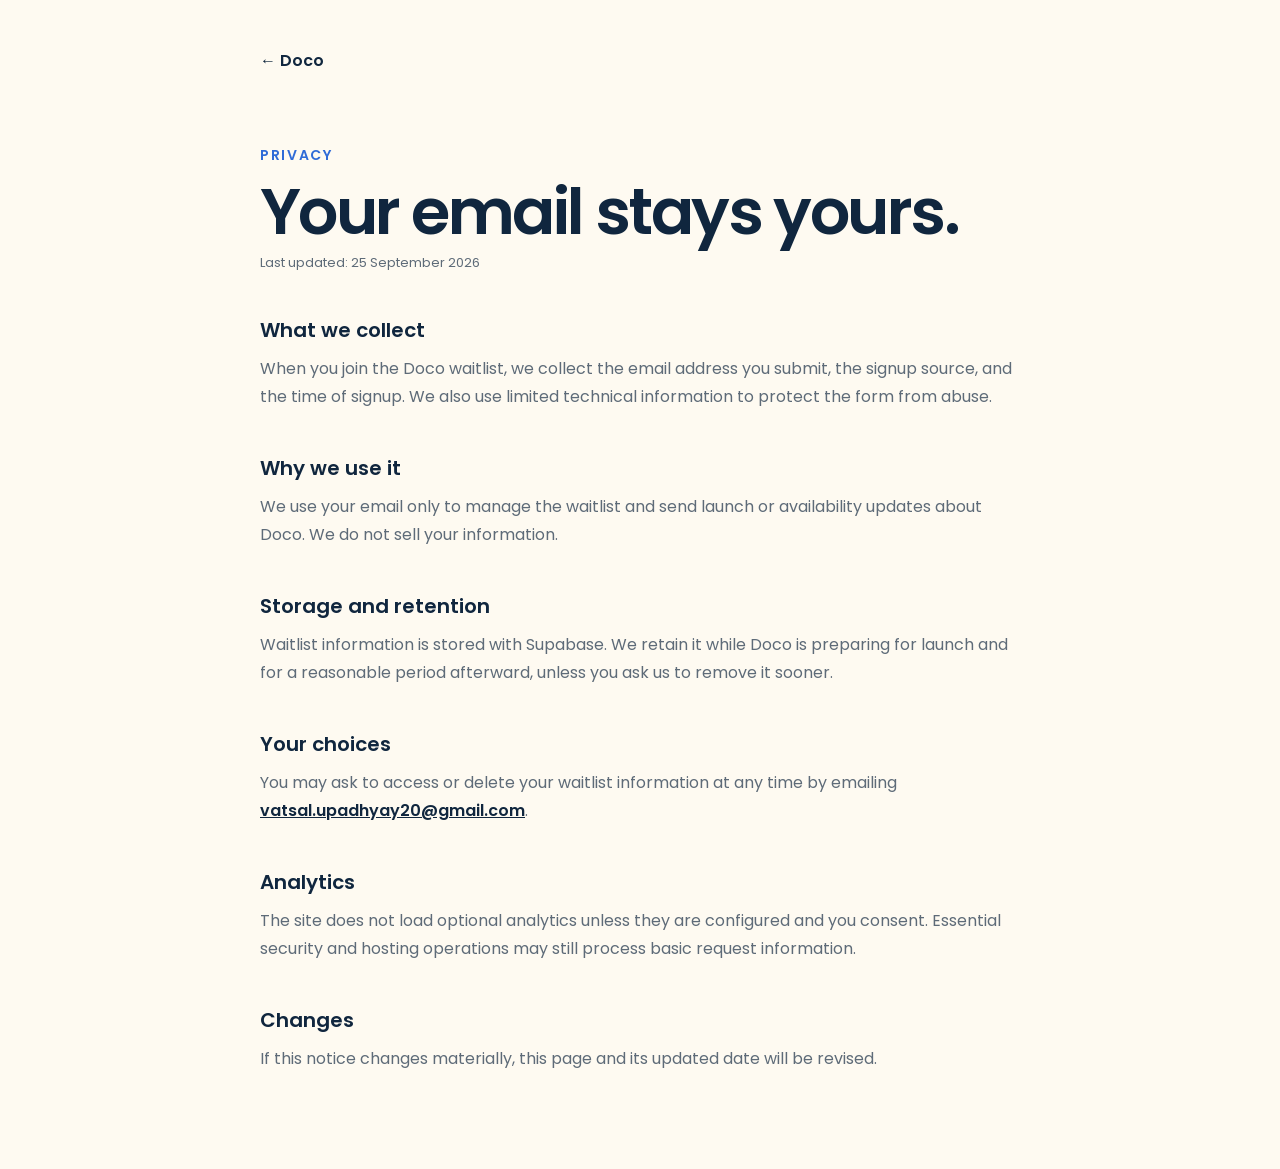
==== privacy.html @ c5ae8cb4 "Deploy Doco landing page" ====
<!doctype html>
<html lang="en">
<head>
<meta charset="utf-8"><meta name="viewport" content="width=device-width,initial-scale=1"><meta name="theme-color" content="#fefaf1">
<meta name="description" content="How Doco handles information submitted through its pre-launch website."><meta name="robots" content="index,follow">
<link rel="canonical" href="https://getdoco.app/privacy.html"><link rel="icon" href="assets/hero-app-icon.png" type="image/png"><link rel="preload" href="assets/poppins-semibold.ttf" as="font" type="font/ttf" crossorigin><link rel="stylesheet" href="site.css">
<title>Privacy — Doco</title>
</head>
<body class="legal-page"><main class="legal-shell">
<a class="legal-back" href="index.html">← Doco</a>
<article><p class="legal-kicker">Privacy</p><h1>Your email stays yours.</h1><p class="legal-updated">Last updated: 25 September 2026</p>
<h2>What we collect</h2><p>When you join the Doco waitlist, we collect the email address you submit, the signup source, and the time of signup. We also use limited technical information to protect the form from abuse.</p>
<h2>Why we use it</h2><p>We use your email only to manage the waitlist and send launch or availability updates about Doco. We do not sell your information.</p>
<h2>Storage and retention</h2><p>Waitlist information is stored with Supabase. We retain it while Doco is preparing for launch and for a reasonable period afterward, unless you ask us to remove it sooner.</p>
<h2>Your choices</h2><p>You may ask to access or delete your waitlist information at any time by emailing <a href="mailto:vatsal.upadhyay20@gmail.com">vatsal.upadhyay20@gmail.com</a>.</p>
<h2>Analytics</h2><p>The site does not load optional analytics unless they are configured and you consent. Essential security and hosting operations may still process basic request information.</p>
<h2>Changes</h2><p>If this notice changes materially, this page and its updated date will be revised.</p></article>
</main></body>
</html>
---- site.css ----
@font-face{font-family:Poppins;src:url('assets/poppins-regular.ttf') format('truetype');font-weight:400;font-display:swap}
@font-face{font-family:Poppins;src:url('assets/poppins-semibold.ttf') format('truetype');font-weight:600 800;font-display:swap}
@font-face{font-family:Inter;src:url('assets/cartoon/inter-latin.woff2') format('woff2');font-weight:100 900;font-display:swap}
:root{--cream:#fff7db;--page:#fefaf1;--navy:#10263e;--blue:#2f6bd7;--orange:#ff783e;--ink:var(--navy);--muted:#5e6b78;--type-heading:clamp(28px,3.18vw,46px);--type-title:clamp(24px,2.1vw,30px);--type-body:clamp(14px,1.14vw,16px);--type-label:clamp(11px,1.14vw,16px);--type-quote:clamp(32px,3.18vw,46px);font-family:Poppins,Arial,sans-serif;background:var(--page);color:var(--ink);font-synthesis:none}
*{box-sizing:border-box}body{margin:0;overflow-x:clip}main{max-width:1440px;margin:auto;padding-bottom:0}button,a,input{-webkit-tap-highlight-color:transparent}button{font:inherit;cursor:pointer}button:disabled{cursor:wait}button,a{touch-action:manipulation}button:focus-visible,a:focus-visible,input:focus-visible{outline:3px solid var(--orange);outline-offset:4px}button{border:0}img{display:block;max-width:100%}[hidden]{display:none!important}h1,p{margin:0}.sr-only{position:absolute;width:1px;height:1px;overflow:hidden;clip-path:inset(50%);white-space:nowrap}
.hero-demo-flow{position:relative;isolation:isolate}
#hero-title,#demo-panel,#moments,#desktop-download,#qa-title{scroll-margin-top:88px}
.hero{position:relative;min-height:clamp(800px,100vh,920px);padding:0 24px clamp(70px,5.5vw,82px);display:flex;align-items:center;justify-content:flex-end;flex-direction:column;text-align:center;overflow:hidden;background:var(--page)}
.hero::after{content:"";position:absolute;z-index:2;left:0;right:0;bottom:0;height:52%;background:linear-gradient(to bottom,transparent 0,var(--page) 28%,var(--page) 100%);pointer-events:none}
.hero h1,.hero>.hero-copy,.hero-waitlist-form{position:relative;z-index:3}
.hero h1{font-size:var(--type-heading);font-weight:600;letter-spacing:-.025em;line-height:1.2;margin-top:0}
.hero>.hero-copy{width:calc(100% - 48px);max-width:920px;font-size:var(--type-body);line-height:1.6;color:var(--muted);margin-top:clamp(12px,1.4vw,20px);text-wrap:balance}
.hero-waitlist-form{width:min(100%,492px);margin-top:clamp(23px,2.65vw,38px)}.hero-waitlist-fields{display:grid;grid-template-columns:300px 180px;align-items:stretch;gap:12px}.hero-waitlist-fields input{display:block;width:300px;min-width:0;height:58px;border:1px solid #10263e3d;border-radius:999px;background:#fffdf7;padding:0 24px;color:var(--navy);font:400 15px/1 Poppins,sans-serif;box-shadow:0 5px 16px #10263e0a;transition:border-color .2s,box-shadow .2s}.hero-waitlist-fields input::placeholder{color:#5e6b7899}.hero-waitlist-fields input:hover{border-color:#10263e73}.hero-waitlist-fields input:focus{border-color:var(--blue);box-shadow:0 0 0 4px #2f6bd718}.store-link{margin:0;display:inline-grid;place-items:center;min-width:180px;min-height:58px;padding:0 26px;border:4px solid #ee5319;border-radius:999px;background:var(--orange);box-shadow:inset 0 5px 0 #ff9a71,0 4px 0 #d94a17;color:#fff;text-decoration:none;font-size:var(--type-body);font-weight:600;transition:transform .2s,box-shadow .2s}.store-link:hover{transform:translateY(-3px);box-shadow:inset 0 5px 0 #ff9a71,0 7px 0 #d94a17}.store-link:active{transform:translateY(2px);box-shadow:inset 0 3px 0 #ff9a71,0 2px 0 #d94a17}.store-link:disabled{cursor:default;opacity:.78}.hero-waitlist-form.is-complete .store-link{border-color:#247d10;background:#2a8f13;box-shadow:inset 0 5px 0 #5fbd48,0 4px 0 #1e670c}.waitlist-message{min-height:20px;margin:10px 2px 0;color:var(--muted);font-size:13px;line-height:1.5}.waitlist-message:empty{display:none}.waitlist-privacy{margin:12px auto 0;color:#5e6b78b8;font-size:10px;line-height:1.45}.waitlist-privacy a{color:inherit;text-underline-offset:2px}.waitlist-privacy a:hover{color:var(--navy)}.waitlist-honeypot{position:absolute!important;left:-10000px!important;width:1px!important;height:1px!important;overflow:hidden!important}
@media(max-width:900px){.hero-waitlist-form{width:min(86vw,300px)}.hero-waitlist-fields{grid-template-columns:1fr}.hero-waitlist-fields input,.hero-waitlist-fields .store-link{width:100%}}
@media(min-width:601px) and (max-width:900px){.hero{min-height:800px;padding:474px 24px 50px;justify-content:flex-start}.hero::after{height:58%;background:linear-gradient(to bottom,transparent 0,#fefaf13d 8%,#fefaf1cc 16%,#fefaf1f5 24%,var(--page) 30%,var(--page) 100%)}.hero>.hero-copy{max-width:620px}.waitlist-message:empty{display:none}}
.demo-panel{position:relative;margin:0 clamp(24px,2.85vw,41px);aspect-ratio:830/510;border-radius:clamp(25px,2.85vw,41px);background:var(--blue);overflow:hidden;color:var(--navy)}
.demo-panel::before{content:"";position:absolute;z-index:3;top:0;left:50%;width:min(100%,clamp(320px,30%,390px));height:min(40%,190px);transform:translateX(-50%);background:linear-gradient(to bottom,rgba(47,107,215,1) 0%,rgba(47,107,215,.82) 34%,rgba(47,107,215,.45) 68%,rgba(47,107,215,0) 100%);opacity:0;transition:opacity .14s ease-out;pointer-events:none}
.hero-demo-flow[data-entry-veil=true] .demo-panel::before{opacity:1}
.demo-toolbar{--control-height:clamp(30px,3.42vw,49px);position:absolute;inset:clamp(24px,2.85vw,41px) clamp(24px,2.85vw,41px) auto;display:flex;align-items:center;justify-content:space-between;z-index:4;opacity:0;visibility:hidden;transform:translateY(-8px);pointer-events:none;transition:opacity .22s ease-out,transform .3s cubic-bezier(.2,.8,.2,1),visibility 0s linear .3s}
.hero-demo-flow[data-journey=docked][data-return-phase=idle] .demo-toolbar{opacity:1;visibility:visible;transform:translateY(0);pointer-events:auto;transition-delay:0s}
.orientation-switch{display:flex;align-items:center;padding:clamp(2px,.23vw,3.3px);height:var(--control-height);border:1px solid white;border-radius:30px}.orientation-switch button{display:flex;align-items:center;justify-content:center;height:100%;border-radius:25px;background:none;color:white;font-size:var(--type-label);padding:0 clamp(9px,1.025vw,15px);line-height:1;transition:background .2s,color .2s}.orientation-switch button[aria-pressed=true]{background:white;color:var(--navy)}
.leap-button{display:flex;align-items:center;justify-content:center;gap:clamp(6px,.68vw,10px);height:var(--control-height);padding:0 clamp(12px,1.365vw,20px);background:white;color:var(--navy);border-radius:30px;font-size:var(--type-label);line-height:1;transition:transform .2s,box-shadow .2s}.leap-button img{width:clamp(15px,1.7vw,24.5px);height:auto;flex:none}.leap-button:hover:not(:disabled){transform:translateY(-2px);box-shadow:0 5px 15px #10263e20}.leap-button[aria-busy=true] img{animation:tap .8s ease-in-out infinite}@keyframes tap{50%{transform:translateY(-3px) rotate(-8deg)}}
.scene{position:absolute;width:830px;height:510px;left:50%;top:50%;transform:translate(-50%,-50%) scale(var(--scene-scale,1));font-family:Inter,Arial,sans-serif;transform-origin:center;transition:transform .85s cubic-bezier(.22,.8,.2,1)}
.phone-device{position:absolute;left:var(--phone-x,50%);top:var(--phone-y,300px);width:190px;height:396px;transform:translate(-50%,-50%) rotate(var(--phone-rotate,0deg)) scale(var(--phone-scale,1));transform-origin:center;z-index:1;pointer-events:none;visibility:hidden;will-change:left,top}
.hero-demo-flow[data-layout-ready=true][data-character-ready=true] .phone-device{visibility:visible}
.phone-device[data-journey=moving]{will-change:left,top,transform}
.phone-device[data-journey=docked]{pointer-events:auto;transition:left .85s cubic-bezier(.22,.8,.2,1),top .85s cubic-bezier(.22,.8,.2,1),transform .85s cubic-bezier(.22,.8,.2,1)}
.device-screen{position:relative;overflow:hidden;background:var(--cream)}.phone-screen{width:190px;height:396px;border:6px solid #080b0e;border-radius:22px;color:#07113f}
.phone-topbar{position:absolute;inset:5px 8px auto;display:flex;justify-content:space-between;font-size:6px;color:#64645c;height:10px}.phone-topbar>div{display:flex;gap:1px}.phone-topbar img{width:8px;height:8px;opacity:.65}.camera-cutout{position:absolute;top:5px;left:calc(50% - 3.5px);width:7px;height:7px;border-radius:50%;background:#080b0e}
.phone-toolbar{position:absolute;top:28px;left:9px;right:9px;display:flex;justify-content:space-between;align-items:center}.profile-button{display:grid;place-items:center;width:28px;height:28px;background:transparent;border:1px solid #07113f;border-radius:50%;padding:6px}.profile-button img{width:100%}.mode-switch{display:flex;border:1px solid var(--navy);padding:2px;border-radius:30px}.mode-switch button{font-size:8px;line-height:1.4;background:transparent;color:var(--navy);padding:5px 7px;border-radius:22px}.mode-switch button[aria-pressed=true]{background:var(--navy);color:var(--cream)}
#phone-prompt{position:absolute;top:76px;left:10px;right:10px;text-align:center;font-size:13px;font-weight:800;line-height:1.12;letter-spacing:-.04em}
.blob-stage{position:relative;aspect-ratio:390/334;background:transparent;border:0;padding:0;touch-action:none;cursor:grab}.blob-stage:active{cursor:grabbing}.phone-blob{position:absolute;top:117px;left:19px;width:140px}.blob-fallback{width:100%;height:100%;object-fit:contain}.is-ready .blob-fallback{display:none}
.cartoon-character{position:relative;width:100%;height:100%;transform-origin:center bottom}.cartoon-art{position:absolute;inset:0;will-change:transform}.cartoon-art canvas{position:absolute;inset:0;width:100%;height:100%}.cartoon-shadow{position:absolute;width:88%;left:6%;bottom:-4%;height:14%;object-fit:fill}
.demo-music{position:absolute;left:10px;right:10px;bottom:19px;height:111px;border-radius:14px;padding:10px 9px;background:var(--navy);color:var(--cream)}
.track-heading{display:flex;align-items:center;gap:7px}.album-art{width:25px;height:25px;border-radius:5px;object-fit:cover}.track-heading>div{flex:1;min-width:0}.track-heading strong{display:block;font-size:10px;letter-spacing:-.025em;line-height:1.4;white-space:nowrap;overflow:hidden;text-overflow:ellipsis}.track-heading span{display:block;font-size:6px;line-height:1.5;opacity:.85}.track-heading button{padding:3px;background:transparent}.track-heading button img{width:11px;height:11px}
.music-note{font-size:5.6px;white-space:nowrap;overflow:hidden;margin-top:3px;opacity:.7}.track-times{display:flex;justify-content:space-between;font-size:6px;margin-top:4px}.progress{appearance:none;display:block;width:100%;height:2px;border:0;border-radius:3px;margin:5px 0;background:#526177;cursor:pointer}.progress::-webkit-slider-thumb{appearance:none;width:3px;height:3px;background:var(--cream);border-radius:50%}.playback-controls{display:flex;align-items:center;justify-content:center;gap:17px;margin-top:9px}.playback-controls button{padding:4px;background:transparent;border-radius:6px}.playback-controls img{width:11px;height:11px}.playback-controls .play-button{width:27px;height:27px;display:grid;place-items:center;background:var(--orange);border-radius:8px}.play-button img{width:15px;height:15px}.phone-homebar{position:absolute;bottom:4px;left:calc(50% - 31px);width:62px;height:2px;border-radius:3px;background:#aaa78f}
.upcoming{position:absolute;inset:0;background:var(--navy);border-radius:14px;padding:10px;display:flex;flex-direction:column;justify-content:space-evenly;z-index:3}.upcoming button{background:transparent;color:var(--cream);text-align:left;font-size:9px;padding:5px}.upcoming small{display:block;font-size:6px;opacity:.7;margin-top:2px}
.track-heading button img{filter:brightness(0) invert(1)}
.computer-device{position:absolute;left:105px;top:115px;width:450px;height:300px;transform:translateX(-720px);pointer-events:none;transition:transform .85s cubic-bezier(.22,.8,.2,1),left .85s cubic-bezier(.22,.8,.2,1),top .85s cubic-bezier(.22,.8,.2,1);will-change:transform}.computer-screen{width:450px;height:273px;border:5px solid #080b0e;border-radius:15px}.computer-base{height:21px;margin-top:4px;background:#080b0e;border-radius:14px 14px 7px 7px}.desktop-icons{position:absolute;left:15px;top:14px;display:grid;gap:10px}.desktop-icons img{width:23px;height:23px}.computer-blob{position:absolute;width:148px;right:27px;bottom:18px}.demo-thought{position:absolute;width:214px;right:5px;bottom:155px;padding:18px 22px;min-height:71px;display:grid;place-items:center;font-size:12px;text-align:center;z-index:2}.demo-thought>img{position:absolute;inset:0;width:100%;height:100%}.demo-thought>span{position:relative}
.demo-panel[data-desktop=true] .computer-device{transform:translateX(0);pointer-events:auto}
.hero-demo-flow[data-layout=landscape] .phone-device{--phone-rotate:90deg}
.hero-demo-flow[data-layout=landscape] .phone-content{width:384px;height:178px;transform:translate(-50%,-50%) rotate(-90deg)}
.hero-demo-flow[data-layout=landscape] .phone-topbar{height:0;overflow:hidden}
.hero-demo-flow[data-layout=landscape] .phone-toolbar{top:9px;left:10px;right:167px}
.hero-demo-flow[data-layout=landscape] #phone-prompt{top:13px;left:241px;right:15px}
.hero-demo-flow[data-layout=landscape] .phone-blob{top:53px;left:232px}
.hero-demo-flow[data-layout=landscape] .demo-music{left:10px;right:auto;width:207px;bottom:16px;height:108px}
.hero-demo-flow[data-layout=landscape] .music-note{height:0;overflow:hidden;margin:0}
.hero-demo-flow[data-layout=landscape] .track-times{margin-top:13px}
.hero-demo-flow[data-layout=landscape] .phone-homebar{left:calc(50% - 36px);width:72px}
.hero-demo-flow[data-layout=landscape] .playback-controls{margin-top:8px}
.demo-panel[data-desktop=false][data-layout=landscape] .computer-device{left:75px;top:145px;transform:translateX(-720px) scale(.85);transform-origin:top left}
.demo-panel[data-desktop=true][data-layout=landscape] .computer-device{left:75px;top:145px;transform:translateX(0) scale(.85);transform-origin:top left}
.phone-content{position:absolute;left:50%;top:50%;width:178px;height:384px;transform:translate(-50%,-50%) rotate(0deg);transform-origin:center;transition:width .85s cubic-bezier(.22,.8,.2,1),height .85s cubic-bezier(.22,.8,.2,1),transform .85s cubic-bezier(.22,.8,.2,1)}
.camera-cutout{z-index:3}
.phone-toolbar,#phone-prompt,.phone-blob,.demo-music,.phone-homebar{transition:top .85s cubic-bezier(.22,.8,.2,1),left .85s cubic-bezier(.22,.8,.2,1),right .85s cubic-bezier(.22,.8,.2,1),bottom .85s cubic-bezier(.22,.8,.2,1),width .85s cubic-bezier(.22,.8,.2,1),height .85s cubic-bezier(.22,.8,.2,1)}
.demo-music{width:158px}
.phone-topbar{transition:height .85s cubic-bezier(.22,.8,.2,1)}
@media(max-width:600px){.hero{min-height:clamp(707px,calc(400px + 101vw),900px);padding:clamp(379px,calc(230px + 49vw),474px) 20px 24px;justify-content:flex-start}.hero::after{height:60%;background:linear-gradient(to bottom,transparent 0,#fefaf13d 7%,#fefaf1cc 14%,#fefaf1f5 18%,var(--page) 21%,var(--page) 100%)}.hero h1{max-width:370px;padding:0;font-size:clamp(29.5px,7.3vw,36px);line-height:1.29}.hero>.hero-copy{width:calc(100% + 16px);max-width:280px;margin-top:14px;font-size:clamp(12.25px,3.25vw,16px);line-height:1.4;text-wrap:pretty}.hero-waitlist-form{width:min(75vw,300px);margin-top:34px}.hero-waitlist-fields{grid-template-columns:1fr;gap:10px}.hero-waitlist-fields input{height:44px;padding:0 18px;font-size:12px}.hero-waitlist-fields .store-link{width:100%;min-height:47px;padding:0 18px;font-size:12px}.waitlist-message:empty{display:none}.demo-panel{margin:0 14px;min-height:430px;aspect-ratio:auto;border-radius:24px}.demo-toolbar{--control-height:40px;inset:18px 16px auto}.orientation-switch button{font-size:11px;padding:0 10px}.leap-button{font-size:11px;padding:0 13px}.scene{top:54%}.demo-panel[data-desktop=false][data-layout=portrait] .scene{transform:translate(-50%,-50%) scale(var(--portrait-scale,.84))}.demo-panel[data-desktop=false][data-layout=landscape] .scene{transform:translate(-50%,-50%) scale(var(--landscape-scale,.83))}}
@media(max-width:600px) and (max-height:760px){.hero{min-height:100svh;padding:min(350px,48svh) 20px max(10px,env(safe-area-inset-bottom))}.hero::after{height:64%;background:linear-gradient(to bottom,transparent 0,#fefaf166 9%,#fefaf1e8 18%,var(--page) 27%,var(--page) 100%)}.hero>.hero-copy{margin-top:10px;line-height:1.36}.hero-waitlist-form{margin-top:18px}.hero-waitlist-fields{gap:8px}.waitlist-privacy{margin-top:8px;font-size:9px}}
@media(prefers-reduced-motion:reduce){*,*::before,*::after{animation:none!important;transition:none!important}.app-brand:hover img,.store-link:hover,.leap-button:hover{transform:none}}
.quote-section{min-height:100vh;padding:clamp(76px,8vw,116px) 24px clamp(48px,4.5vw,66px);display:grid;place-items:center}
.quote-figure{width:35.4vw;max-width:510px;margin:0 auto}
.quote-figure blockquote{margin:0;color:var(--blue);font-size:var(--type-quote);font-weight:600;line-height:1.33;letter-spacing:-.015em}
.quote-word{transition:color 90ms linear}
.quote-figure figcaption{margin-top:clamp(24px,2.4vw,35px);text-align:right;white-space:nowrap;font-size:var(--type-body);line-height:1.6;font-weight:400;color:var(--ink)}
.quote-figure cite{font-style:italic;font-synthesis:style}
.context-cursor{position:fixed;top:0;left:0;z-index:1000;pointer-events:none;user-select:none;visibility:hidden;contain:layout style;will-change:transform}
button,a{user-select:none}
.context-cursor.is-visible{visibility:visible}
.context-cursor-tag{display:block;width:max-content;padding:7px 10px 6px;background:var(--cream);color:var(--navy);border:1px solid var(--navy);border-radius:24px 24px 24px 0;font-family:Poppins,Arial,sans-serif;font-size:12px;font-weight:600;line-height:1.2;white-space:nowrap;box-shadow:0 3px 8px #10263e14;opacity:0;transform:rotate(var(--cursor-tilt,0deg)) scale(.65);transform-origin:left bottom;transition:opacity .12s,scale .18s,transform .24s cubic-bezier(.34,1.56,.64,1)}
.context-cursor.is-visible .context-cursor-tag{opacity:1;transform:rotate(var(--cursor-tilt,0deg)) scale(1)}
.context-cursor.is-pressed .context-cursor-tag{scale:.9}
@media(hover:hover) and (pointer:fine) and (prefers-reduced-motion:no-preference){
 html.cursor-enabled,html.cursor-enabled body{cursor:url('assets/cursor-default.svg') 2 0,auto}
 .cursor-enabled button:not(:disabled),.cursor-enabled a[href]{cursor:url('assets/cursor-pointer.svg') 12 0,pointer}
 .cursor-enabled .blob-stage{cursor:grab}.cursor-enabled .blob-stage:active{cursor:grabbing}
 .cursor-enabled button:disabled{cursor:wait}
 .cursor-enabled :is(h1,h2,h3,p,blockquote,cite,.app-brand>span){cursor:url('assets/cursor-text.svg') 9 19,text}
}
.phone-screen button:disabled,.phone-screen input:disabled{opacity:1;cursor:inherit}
@media(hover:none),(pointer:coarse),(prefers-reduced-motion:reduce){.context-cursor{display:none}}
@media(max-width:600px){.quote-section{padding:72px 30px 44px}.quote-figure{width:100%;max-width:340px}.quote-figure blockquote{font-size:32px;line-height:1.33}.quote-figure figcaption{font-size:var(--type-body);margin-top:28px}}
.desktop-icons img{width:32px;height:32px;object-fit:contain;image-rendering:pixelated}
@media(max-width:600px){.leap-button span{white-space:nowrap}}
@media(max-width:360px){.demo-toolbar{inset:18px 12px auto}.orientation-switch button{font-size:10px;padding:0 8px}.leap-button{font-size:10px;padding:0 10px;gap:5px}}
.moments-section{padding:clamp(50px,4.5vw,66px) 0 clamp(70px,6.5vw,94px);overflow:visible;scroll-margin-top:30px;color:var(--navy)}
.moments-section>h2{text-align:center;margin:0 24px;font-size:var(--type-heading);font-weight:600;line-height:1.2;letter-spacing:-.025em}
.moments-deck{--card-width:clamp(210px,24vw,310px);--card-step:clamp(125px,16vw,210px);position:relative;max-width:1320px;margin:120px auto 0;height:520px}
.moment-card{position:absolute;left:calc(50% - var(--card-width)/2 + (var(--i) - 2)*var(--card-step));top:var(--drop);width:var(--card-width);min-height:365px;padding:78px 30px 35px;border-radius:15px;text-align:left;color:var(--navy);transform:translateX(var(--fan-shift,0px)) rotate(var(--turn));transition:transform .65s cubic-bezier(.22,.8,.2,1),box-shadow .45s;transform-origin:center 70%;z-index:1;display:flex;flex-direction:column;box-shadow:0 3px 0 #10263e08}
.moment-work{background:#2e7e64;color:var(--cream)}.moment-morning{background:#8b9df5}.moment-music{background:var(--orange)}.moment-company{background:#942151;color:var(--cream)}.moment-break{background:#edb0ef}
.moment-title{font-size:var(--type-title);font-weight:600;line-height:1.2;letter-spacing:-.025em;min-height:2.4em}
.moment-divider{display:block;width:100%;height:1px;background:currentColor;margin:20px 0 24px;opacity:.7}
.moment-copy{font-size:var(--type-body);line-height:1.6;letter-spacing:0}
.moment-icon{position:absolute;top:-40px;right:28px;width:82px;height:82px;padding:16px;border-radius:22px;background:var(--cream);transform:rotate(10deg);box-shadow:0 4px 0 #10263e10;transition:transform .65s cubic-bezier(.22,.8,.2,1)}
.moment-card.is-active{transform:translateX(0) translateY(calc(40px - var(--drop))) rotate(0deg);z-index:10;box-shadow:0 3px 0 #10263e08}
@media(max-width:900px){.moments-deck{--card-width:250px;--card-step:110px}.moment-title{font-size:var(--type-title)}.moment-copy{font-size:var(--type-body)}}
@media(max-width:700px){.moments-section{padding:48px 0 64px}.moments-section>h2{max-width:400px;margin:auto;padding:0 24px}.moments-deck{display:flex;flex-direction:column;align-items:center;gap:clamp(44px,12vw,60px);overflow:visible;max-width:none;margin-top:42px;height:auto;padding:65px 24px 120px}.moment-card{position:sticky;left:auto;top:clamp(96px,25vw,128px);flex:0 0 auto;width:min(82vw,344px);height:clamp(210px,58vw,240px);min-height:0;padding:0;aspect-ratio:auto;transform:rotate(var(--tilt));z-index:calc(var(--i) + 1)}.moment-card.is-active{transform:rotate(0deg) translateY(-8px)}.moment-icon{width:70px;height:70px;top:-30px;right:24px;padding:14px}.moment-title{font-size:var(--type-title);min-height:0}.moment-divider{margin:14px 0 12px}.moment-copy{font-size:var(--type-body);line-height:1.45}}
@media(prefers-reduced-motion:reduce){.moment-card,.moment-icon{transition:none}.moment-card.is-active{transform:translateX(0)}.moment-card.is-active .moment-icon{transform:none}.moments-deck{scroll-behavior:auto}}
.moment-icon{display:block;background:#080808}
.moment-icon img{width:100%;height:100%;filter:brightness(0) invert(1)}
.desktop-download{padding:clamp(68px,8vw,116px) clamp(14px,2.85vw,41px) clamp(42px,5.5vw,80px);scroll-margin-top:24px;overflow:visible}
.desktop-download-card{position:relative;display:grid;grid-template-columns:minmax(300px,.82fr) minmax(420px,1.18fr);grid-template-rows:auto auto;column-gap:clamp(24px,4vw,58px);align-content:center;align-items:center;min-height:clamp(430px,38vw,548px);padding:clamp(46px,5.4vw,78px);border-radius:clamp(25px,2.85vw,41px);background:var(--blue);overflow:hidden}
.desktop-download-copy{position:relative;z-index:2;grid-column:1;grid-row:1;max-width:430px;color:white}.desktop-kicker{display:inline-flex;align-items:center;gap:9px;padding:9px 14px;border-radius:999px;background:var(--cream);color:var(--navy);font-size:var(--type-label);font-weight:600}.desktop-kicker img{width:20px}.desktop-download h2{margin:clamp(22px,2.2vw,32px) 0 0;color:white;font-size:var(--type-heading);font-weight:600;line-height:1.2;letter-spacing:-.025em}.desktop-download-copy>p{margin-top:12px;color:#fff;font-size:var(--type-body);line-height:1.6}.desktop-download-button{position:relative;z-index:2;grid-column:1;grid-row:2;justify-self:start;display:inline-grid;place-items:center;min-height:58px;margin-top:clamp(27px,2.6vw,38px);padding:0 24px;border:4px solid #ee5319;border-radius:999px;background:var(--orange);box-shadow:inset 0 5px 0 #ff9a71,0 4px 0 #d94a17;color:#fff;text-decoration:none;font-size:var(--type-body);font-weight:600;transition:transform .25s cubic-bezier(.2,.8,.2,1),box-shadow .25s}.desktop-download-button:hover{transform:translateY(-3px);box-shadow:inset 0 5px 0 #ff9a71,0 7px 0 #d94a17}.desktop-download-button:active{transform:translateY(2px);box-shadow:inset 0 3px 0 #ff9a71,0 2px 0 #d94a17}
.desktop-pair{position:relative;grid-column:2;grid-row:1/span 2;min-width:0;min-height:330px;display:flex;align-items:center;justify-content:center}.pair-device{position:relative;flex:none;display:flex;flex-direction:column;align-items:center;justify-content:center;gap:16px;background:var(--cream);color:var(--navy);font-size:var(--type-label);font-weight:600;box-shadow:0 18px 40px #10263e24;transition:transform .55s cubic-bezier(.16,1,.3,1)}.pair-phone{z-index:2;width:clamp(135px,13vw,184px);height:clamp(205px,19vw,270px);border:6px solid var(--navy);border-radius:30px;transform:translateX(18px) rotate(-5deg)}.pair-phone>img{width:clamp(68px,7vw,94px)}.pair-phone-signal{filter:brightness(0) saturate(100%) invert(13%) sepia(28%) saturate(1182%) hue-rotate(168deg) brightness(91%) contrast(94%)}.pair-pc{z-index:1;width:clamp(270px,25vw,360px);height:clamp(185px,17vw,245px);border:6px solid var(--navy);border-radius:22px;transform:translateX(-18px) rotate(3deg)}.pair-screen{position:relative;width:83%;height:63%;border:3px solid var(--navy);border-radius:10px;background:var(--cream)}.pair-screen::after{content:'';position:absolute;left:38%;right:38%;bottom:-14px;height:14px;background:var(--navy);border-radius:0 0 8px 8px}.pair-icons{position:absolute;left:12px;top:12px;display:grid;gap:7px}.pair-icons img{width:23px;height:23px;image-rendering:pixelated}.pair-signal{position:relative;z-index:4;display:grid;place-items:center;flex:none;width:64px;height:64px;margin:0 -14px;border:5px solid var(--navy);border-radius:50%;background:var(--cream);box-shadow:0 10px 25px #10263e26;transition:transform .55s cubic-bezier(.16,1,.3,1)}.pair-signal img{width:32px}.desktop-download-card:hover .pair-phone{transform:translateX(28px) rotate(-2deg)}.desktop-download-card:hover .pair-pc{transform:translateX(-28px) rotate(1deg)}.desktop-download-card:hover .pair-signal{transform:rotate(-8deg) scale(1.08)}
@media(max-width:900px){.desktop-download-card{grid-template-columns:1fr;grid-template-rows:auto auto auto;gap:0;padding:48px 28px}.desktop-download-copy{grid-column:1;grid-row:1;max-width:none;text-align:center}.desktop-kicker{margin:auto}.desktop-pair{grid-column:1;grid-row:2;min-height:260px;margin-top:28px}.desktop-download-button{grid-column:1;grid-row:3;justify-self:center;margin-top:28px}.pair-phone{width:140px;height:210px}.pair-pc{width:278px;height:190px}}
@media(max-width:600px){.desktop-download{padding:54px 14px 34px}.desktop-download-card{min-height:0;padding:30px 18px 23px;border-radius:24px}.desktop-download h2{margin-top:16px}.desktop-download-copy>p{margin-top:8px;line-height:1.45}.desktop-pair{min-height:180px;margin-top:17px}.desktop-download-button{width:100%;min-height:54px;margin-top:17px;padding:0 20px}.pair-device{gap:8px;font-size:11px}.pair-phone{width:92px;height:136px;border-width:4px;border-radius:19px;transform:translateX(11px) rotate(-5deg)}.pair-phone>img{width:50px}.pair-pc{width:178px;height:124px;border-width:4px;border-radius:15px;transform:translateX(-11px) rotate(3deg)}.pair-screen{border-width:2px}.pair-screen::after{bottom:-10px;height:10px}.pair-icons{left:7px;top:7px;gap:3px}.pair-icons img{width:15px;height:15px}.pair-signal{width:44px;height:44px;margin:0 -10px;border-width:4px}.pair-signal img{width:21px}.desktop-download-card:hover .pair-phone{transform:translateX(14px) rotate(-2deg)}.desktop-download-card:hover .pair-pc{transform:translateX(-14px) rotate(1deg)}}
@media(max-width:380px){.desktop-download-card{padding-inline:16px}.desktop-pair{min-height:168px}.pair-phone{width:86px;height:128px}.pair-phone>img{width:46px}.pair-pc{width:164px;height:116px}.pair-signal{width:42px;height:42px}.desktop-download-button{width:100%}}
@media(prefers-reduced-motion:reduce){.desktop-download-button,.pair-device,.pair-signal{transition:none}.desktop-download-card:hover .pair-phone{transform:translateX(18px) rotate(-5deg)}.desktop-download-card:hover .pair-pc{transform:translateX(-18px) rotate(3deg)}.desktop-download-card:hover .pair-signal{transform:none}}
.quote-section,.desktop-download,.qa-section,.film-section,.site-footer{content-visibility:auto;contain-intrinsic-size:auto 780px}
html{scroll-behavior:smooth}
.demo-music .track-times{margin-top:10px;font-variant-numeric:tabular-nums}
.demo-music .progress{--progress:38.38%;height:10px;margin:2px 0 0;padding:0;background:transparent;cursor:inherit}
.progress::-webkit-slider-runnable-track{height:3px;border-radius:3px;background:linear-gradient(to right,var(--cream) 0 var(--progress),#3b5168 var(--progress) 100%)}
.progress::-webkit-slider-thumb{width:5px;height:5px;margin-top:-1px;box-shadow:0 0 0 1px #10263e33}
.progress::-moz-range-track{height:3px;border-radius:3px;background:#3b5168}
.progress::-moz-range-progress{height:3px;border-radius:3px;background:var(--cream)}
.progress::-moz-range-thumb{width:5px;height:5px;border:0;border-radius:50%;background:var(--cream)}
.demo-music .playback-controls{margin-top:6px}
.moments-deck{--card-width:25.163%;--card-step:calc(var(--card-width) * .74375);width:85%;max-width:none;margin-top:140px;height:calc(min(85vw,1224px) * .2831 + 110px)}
.moment-card{--offset-x:0%;--offset-y:-5.4%;--tilt:4deg;top:0;min-height:0;height:auto;aspect-ratio:8/9;padding:0;border-radius:0;background:transparent;box-shadow:none;transform:translate(var(--offset-x),var(--offset-y)) rotate(var(--tilt));transform-origin:center;transition:transform .65s cubic-bezier(.22,.8,.2,1);overflow:visible}
.moment-card:nth-child(2){--offset-x:-3.2%;--offset-y:8.6%;--tilt:-5deg}
.moment-card:nth-child(3){--offset-x:-8.4%;--offset-y:-8.5%;--tilt:6deg}
.moment-card:nth-child(4){--offset-x:-3.2%;--offset-y:-3.7%;--tilt:-6deg}
.moment-card:nth-child(5){--offset-y:7.1%;--tilt:8deg}
.moment-surface{display:flex;flex-direction:column;width:100%;height:100%;padding:18.18% 7.79% 7.79%;border-radius:clamp(8px,.833vw,12px);text-align:left;transform:translateX(var(--fan-shift,0%));transition:transform .65s cubic-bezier(.22,.8,.2,1)}
.moment-work .moment-surface{background:#2e7e64}.moment-morning .moment-surface{background:#8b9df5}.moment-music .moment-surface{background:var(--orange)}.moment-company .moment-surface{background:#942151}.moment-break .moment-surface{background:#edb0ef}
.moment-title{font-size:var(--type-title);min-height:2.4em}
.moment-divider{margin:20px 0 18px}
.moment-card.is-active{transform:translate(0,0) rotate(0deg) scale(1.1);box-shadow:none}
.moment-card.is-active .moment-surface{transform:translateX(0)}
.moment-icon{width:clamp(60px,6.4vw,82px);height:clamp(60px,6.4vw,82px);top:-30px;right:20px}
@media(min-width:701px) and (max-width:1050px){.moment-surface{padding:16% 7% 7%}.moment-title{min-height:2.3em;font-size:clamp(18px,2.3vw,24px);line-height:1.15}.moment-divider{margin:clamp(10px,1.3vw,14px) 0}.moment-copy{font-size:clamp(12px,1.45vw,14px);line-height:1.35}}
@media(max-width:700px){.moments-deck{width:100%;max-width:none;margin-top:42px;height:auto}.moment-card{position:sticky;top:clamp(96px,25vw,128px);height:clamp(210px,58vw,240px);aspect-ratio:auto;min-height:0;padding:0}.moment-surface{min-height:0;height:100%;padding:44px 24px 18px;transform:none;border-radius:15px}.moment-icon{width:70px;height:70px;right:24px}.moment-title{font-size:var(--type-title);min-height:0}.moment-divider{margin:14px 0 12px}.moment-copy{line-height:1.45}}
@media(prefers-reduced-motion:reduce){.moment-surface{transition:none}.moment-card.is-active{transform:none}}
@media(prefers-reduced-motion:reduce){html{scroll-behavior:auto}}
.qa-section{max-width:880px;margin:auto;padding:clamp(60px,5vw,72px) 32px clamp(88px,8vw,116px);scroll-margin-top:32px}
.qa-section>h2{margin:0 0 48px;text-align:center;font-size:var(--type-heading);font-weight:600;line-height:1.2;letter-spacing:-.025em;color:var(--navy)}
.qa-list{border-top:1px solid #10263e26}
.qa-list details{border-bottom:1px solid #10263e26}
.qa-list summary{display:flex;align-items:center;justify-content:space-between;gap:24px;padding:24px 0;list-style:none;cursor:pointer;font-size:clamp(16px,1.4vw,20px);font-weight:600;line-height:1.5;color:var(--navy);transition:color .2s}
.qa-list summary::-webkit-details-marker{display:none}
.qa-list summary::after{content:'+';flex:none;width:24px;text-align:center;font-size:24px;font-weight:400;line-height:1}
.qa-list details[open]>summary::after{content:'−'}
.qa-list details[data-expanded=false]>summary::after{content:'+'}
html.smooth-wheel{scroll-behavior:auto!important}
.qa-list summary:hover{color:var(--blue)}
.qa-list summary:focus-visible{outline:3px solid var(--orange);outline-offset:5px;border-radius:4px}
.qa-list p{max-width:660px;padding:0 38px 24px 0;font-size:var(--type-body);line-height:1.7;color:var(--muted)}
.visually-hidden{position:absolute!important;width:1px!important;height:1px!important;padding:0!important;margin:-1px!important;overflow:hidden!important;clip:rect(0,0,0,0)!important;white-space:nowrap!important;border:0!important}
.qa-ask{border-bottom:1px solid #10263e26}
.qa-ask-form{display:flex;align-items:center;gap:18px;min-height:82px}
.qa-ask-form input{min-width:0;flex:1;border:0;outline:0;background:transparent;padding:24px 0;font:600 clamp(16px,1.4vw,20px)/1.5 Poppins,sans-serif;color:var(--navy);caret-color:var(--blue)}
.qa-ask-form input::placeholder{color:#10263e7d;opacity:1}
.qa-ask-form button{flex:none;min-width:68px;height:42px;border:0;border-radius:999px;background:var(--navy);padding:0 18px;font:600 14px/1 Poppins,sans-serif;color:#fff;transition:transform .2s cubic-bezier(.2,.8,.2,1),background-color .2s,opacity .2s}
.qa-ask-form button:hover:not(:disabled){transform:translateY(-2px);background:var(--blue)}
.qa-ask-form button:active:not(:disabled){transform:translateY(0) scale(.96)}
.qa-ask-form button:focus-visible{outline:3px solid var(--orange);outline-offset:3px}
.qa-ask-form button:disabled{opacity:.28;cursor:default}
.qa-ask-form[data-state=thinking] button{opacity:.72}
.qa-ask-answer{max-width:660px;padding:2px 38px 26px 0;font-size:var(--type-body);line-height:1.7;color:var(--muted);animation:qa-answer-in .32s cubic-bezier(.22,.8,.2,1) both}
.qa-ask-answer a{display:inline-block;margin-left:.3em;color:var(--navy);font-weight:600;text-decoration-thickness:1px;text-underline-offset:3px}
.qa-ask-answer a:hover{color:var(--blue)}
.qa-ask-answer a:focus-visible{outline:3px solid var(--orange);outline-offset:3px;border-radius:3px}
.qa-ask-answer[hidden]{display:none}
.qa-ask-error{margin:-12px 0 20px;color:#9b2c2c;font-size:14px;line-height:1.45}
.qa-ask-error[hidden]{display:none}
@keyframes qa-answer-in{from{opacity:0;transform:translateY(-8px)}to{opacity:1;transform:none}}
.film-section{padding:clamp(44px,4.5vw,66px) 0 clamp(40px,3.5vw,52px);background:var(--page)}
.film-stage{position:relative;margin:0 clamp(24px,2.85vw,41px);padding:clamp(20px,4.4vw,26px) clamp(10px,2.9vw,17px);border-radius:clamp(25px,2.85vw,41px);background:var(--page);overflow:hidden;transform-origin:center;transition:opacity .65s ease,transform .85s cubic-bezier(.16,1,.3,1)}
.film-section.is-reveal-ready:not(.is-visible) .film-stage{opacity:0;transform:scale(.92)}.film-section.is-visible .film-stage{opacity:1;transform:none}
.film-frame{position:relative;width:100%;aspect-ratio:1.62;border-radius:clamp(14px,1.4vw,20px);background:#081523;overflow:hidden;isolation:isolate}.film-frame video{display:block;width:100%;height:100%;object-fit:cover;object-position:center;background:#081523}.film-frame::after{content:'';position:absolute;z-index:1;inset:0;background:#10263e0d;pointer-events:none;opacity:1;transition:opacity .2s}.film-frame.is-hover-playing::after{opacity:0}.film-seek{--film-progress:0%;appearance:none;position:absolute;z-index:2;left:50%;bottom:clamp(22px,3.1vw,36px);width:clamp(132px,38%,420px);height:12px;margin:0;padding:5px 0;background:transparent;transform:translateX(-50%);cursor:ew-resize}.film-seek::-webkit-slider-runnable-track{height:2px;border-radius:999px;background:linear-gradient(to right,#fff 0 var(--film-progress),#ffffff55 var(--film-progress) 100%)}.film-seek::-webkit-slider-thumb{appearance:none;width:8px;height:8px;margin-top:-3px;border:0;border-radius:50%;background:#fff;opacity:0;transition:opacity .15s}.film-seek:hover::-webkit-slider-thumb,.film-seek:focus-visible::-webkit-slider-thumb{opacity:1}.film-seek::-moz-range-track{height:2px;border:0;border-radius:999px;background:#ffffff55}.film-seek::-moz-range-progress{height:2px;border-radius:999px;background:#fff}.film-seek::-moz-range-thumb{width:8px;height:8px;border:0;border-radius:50%;background:#fff;opacity:0}.film-seek:hover::-moz-range-thumb,.film-seek:focus-visible::-moz-range-thumb{opacity:1}
.site-footer{position:relative;width:100%;max-width:none;min-height:clamp(430px,36vw,520px);margin:0;background:var(--page);color:var(--navy);overflow:hidden}
.site-footer::before{content:'';position:absolute;z-index:0;left:0;right:0;bottom:0;height:29.6%;background:#dcecff;pointer-events:none}
.site-footer a{color:inherit;text-decoration:none}
.footer-meta{position:absolute;z-index:4;left:clamp(28px,5vw,72px);right:clamp(28px,5vw,72px);bottom:clamp(34px,4.4vw,64px);display:flex;align-items:center;justify-content:space-between;gap:28px}
.footer-identity{display:flex;align-items:center;gap:clamp(18px,2vw,28px)}
.footer-home{font-size:clamp(20px,1.8vw,27px);font-weight:600;letter-spacing:-.035em;line-height:1}
.footer-links{display:flex;align-items:center;gap:clamp(18px,2.4vw,34px);font-size:clamp(13px,1.05vw,15px);color:var(--muted)}
.footer-home,.footer-links a{transition:color .2s,transform .25s cubic-bezier(.2,.8,.2,1)}
.footer-consent-link{border:0;background:transparent;padding:0;color:inherit;font:inherit;cursor:pointer}
.footer-home:hover,.footer-home:focus-visible,.footer-links a:hover,.footer-links a:focus-visible,.footer-consent-link:hover,.footer-consent-link:focus-visible{color:var(--blue);transform:translateY(-2px)}
.consent-banner{position:fixed;z-index:1000;left:50%;bottom:max(18px,env(safe-area-inset-bottom));display:flex;align-items:center;justify-content:space-between;gap:28px;width:min(760px,calc(100% - 32px));padding:18px 20px;border:1px solid #10263e2e;border-radius:20px;background:#fffdf4;box-shadow:0 18px 54px #10263e2b;transform:translateX(-50%)}
.consent-banner[hidden]{display:none}.consent-banner strong{display:block;font-size:16px}.consent-banner p{margin:4px 0 0;color:var(--muted);font-size:13px;line-height:1.45}.consent-actions{display:flex;gap:10px;flex:none}.consent-actions button{min-height:44px;padding:0 17px;border:1px solid #10263e36;border-radius:999px;background:transparent;color:var(--navy);font:600 13px Poppins,sans-serif}.consent-actions #consent-accept{border-color:var(--navy);background:var(--navy);color:#fff}
@media(max-width:600px){.consent-banner{align-items:stretch;flex-direction:column;gap:14px}.consent-actions{display:grid;grid-template-columns:1fr 1fr}.consent-actions button{width:100%}}
@media(max-width:600px){.film-section{padding:42px 0 32px}.film-stage{margin:0 14px;padding:0;border-radius:24px}.film-frame{aspect-ratio:4/3;border-radius:18px}}
@media(prefers-reduced-motion:reduce){.film-frame::after,.film-stage{transition:none}.film-section.is-reveal-ready:not(.is-visible) .film-stage{opacity:1;transform:none}}
.footer-action-scene{position:absolute;z-index:2;left:50%;top:45%;display:flex;align-items:flex-end;justify-content:center;width:min(950px,calc(100% - 56px));transform:translate(-50%,-50%);isolation:isolate}
.footer-play-link{position:relative;display:grid;place-items:center;flex:0 1 clamp(430px,43vw,600px);height:clamp(150px,14vw,202px);margin-left:-20px;border:clamp(5px,.48vw,7px) solid #ee5319;border-radius:999px;background:#ff6830;color:#fff!important;box-shadow:inset 0 10px 0 #ff8a5d,inset 0 -5px 0 #df4815,0 3px 0 #c94417,0 10px 10px #5d8bc257;font-size:clamp(40px,4.2vw,60px);font-weight:600;letter-spacing:-.045em;line-height:1;text-align:center;transform:translateX(0) scaleX(1);transform-origin:left center;transition:transform .55s cubic-bezier(.16,1,.3,1),box-shadow .4s cubic-bezier(.16,1,.3,1),background .25s;will-change:transform}
.footer-play-link::before{content:'';position:absolute;left:8%;top:10%;width:18%;height:18%;border-radius:999px;background:#ffffff38;transform:rotate(-16deg);pointer-events:none}
.footer-play-link:hover,.footer-play-link:focus-visible{background:#ff713c;box-shadow:inset 0 8px 0 #ff966d,inset 0 -4px 0 #dc4514,0 3px 0 #c94417,0 11px 11px #5d8bc25c}
.footer-blob{position:relative;z-index:2;flex:none;width:clamp(250px,24vw,340px);margin-bottom:clamp(-5px,-.35vw,-2px);color:inherit;cursor:grab;transform:translate3d(0,0,0) rotate(0deg) scale(1);transform-origin:78% 88%;transition:transform .58s cubic-bezier(.16,1,.3,1),filter .3s;will-change:transform}
.footer-blob:active{cursor:grabbing}.footer-blob:hover{filter:drop-shadow(0 15px 22px #3980fe22)}
.footer-blob .cartoon-character{z-index:1}.footer-blob .cartoon-shadow{opacity:.38;filter:sepia(.35) saturate(1.45) hue-rotate(176deg) brightness(1.03)}
.footer-blob:focus-visible{border-radius:42%}
.site-footer.is-pushing .footer-blob{transform:translate3d(clamp(10px,1.6vw,22px),0,0) rotate(2.2deg) scaleX(1.035) scaleY(.975)}
.site-footer.is-pushing .footer-play-link{transform:translateX(clamp(6px,1vw,14px)) scaleX(.978)}
.site-footer.is-pressed .footer-blob{transform:translate3d(clamp(17px,2.1vw,30px),3px,0) rotate(3.2deg) scaleX(1.055) scaleY(.955)}
.site-footer.is-pressed .footer-play-link{transform:translateX(clamp(10px,1.4vw,20px)) scaleX(.958) scaleY(.97);box-shadow:inset 0 6px 0 #ff966d,inset 0 -3px 0 #d94212,0 2px 0 #c43d14,0 7px 8px #5d8bc25c}
.site-footer small{font-size:clamp(13px,1.15vw,16px);color:var(--navy)}
.legal-page{min-height:100vh;background:var(--page);color:var(--navy)}.legal-shell{width:min(760px,calc(100% - 40px));margin:0 auto;padding:48px 0 96px}.legal-back{display:inline-block;color:var(--navy);font-weight:600;text-decoration:none}.legal-shell article{margin-top:72px}.legal-kicker{color:var(--blue);font-size:14px;font-weight:600;text-transform:uppercase;letter-spacing:.12em}.legal-shell h1{margin:12px 0 8px;font-size:clamp(38px,6vw,64px);line-height:1.05;letter-spacing:-.04em}.legal-updated{color:var(--muted);font-size:13px}.legal-shell h2{margin:42px 0 10px;font-size:20px}.legal-shell article>p:not(.legal-kicker):not(.legal-updated){color:var(--muted);font-size:16px;line-height:1.75}.legal-shell article a{color:var(--navy);font-weight:600}.legal-back:hover,.legal-shell article a:hover{color:var(--blue)}
@media(hover:hover) and (pointer:fine) and (prefers-reduced-motion:no-preference){.cursor-enabled summary{cursor:url('assets/cursor-pointer.svg') 12 0,pointer}}
@media(max-width:700px){.qa-section{padding:48px 26px 78px}.qa-section>h2{margin-bottom:30px}.qa-list summary{padding:21px 0;gap:16px}.qa-list p{padding-right:0}.qa-ask-form{gap:12px;min-height:76px}.qa-ask-form input{padding:21px 0}.qa-ask-form button{min-width:62px;height:40px;padding:0 15px}.qa-ask-answer{padding-right:0}.site-footer{min-height:430px}.site-footer::before{height:36%}.footer-meta{left:24px;right:24px;bottom:22px;align-items:flex-end;gap:18px}.footer-identity{flex-direction:column;align-items:flex-start;gap:5px}.footer-home{font-size:19px}.footer-links{flex-direction:column;align-items:flex-end;gap:5px;font-size:12px}.site-footer small{font-size:11px}.footer-action-scene{top:45%;width:calc(100% + 8px);align-items:flex-end}.footer-blob{width:clamp(148px,42vw,196px);margin-right:0;margin-bottom:0}.footer-play-link{flex-basis:min(62vw,290px);height:clamp(100px,29vw,132px);margin-left:-12px;border-width:4px;box-shadow:inset 0 6px 0 #ff8a5d,inset 0 -4px 0 #df4815,0 2px 0 #c94417,0 7px 8px #5d8bc252;font-size:clamp(27px,8vw,38px)}.footer-play-link::before{left:10%;top:9%;width:20%;height:16%}.site-footer.is-pushing .footer-blob{transform:translate3d(10px,0,0) rotate(2deg) scaleX(1.03) scaleY(.98)}.site-footer.is-pushing .footer-play-link{transform:translateX(6px) scaleX(.98)}.site-footer.is-pressed .footer-blob{transform:translate3d(15px,2px,0) rotate(3deg) scaleX(1.05) scaleY(.96)}.site-footer.is-pressed .footer-play-link{transform:translateX(9px) scaleX(.96) scaleY(.98)}}
@media(max-width:390px){.site-footer{min-height:390px}.site-footer::before{height:38%}.footer-action-scene{top:45%;width:calc(100% + 26px)}.footer-blob{width:148px;margin-right:0}.footer-play-link{flex-basis:218px;height:96px;font-size:27px}.footer-meta{left:20px;right:20px;bottom:18px}}
@media(prefers-reduced-motion:reduce){.footer-home,.footer-links a,.footer-blob,.footer-play-link{transition:none}.site-footer.is-pushing .footer-blob,.site-footer.is-pressed .footer-blob,.site-footer.is-pushing .footer-play-link,.site-footer.is-pressed .footer-play-link{transform:none}}
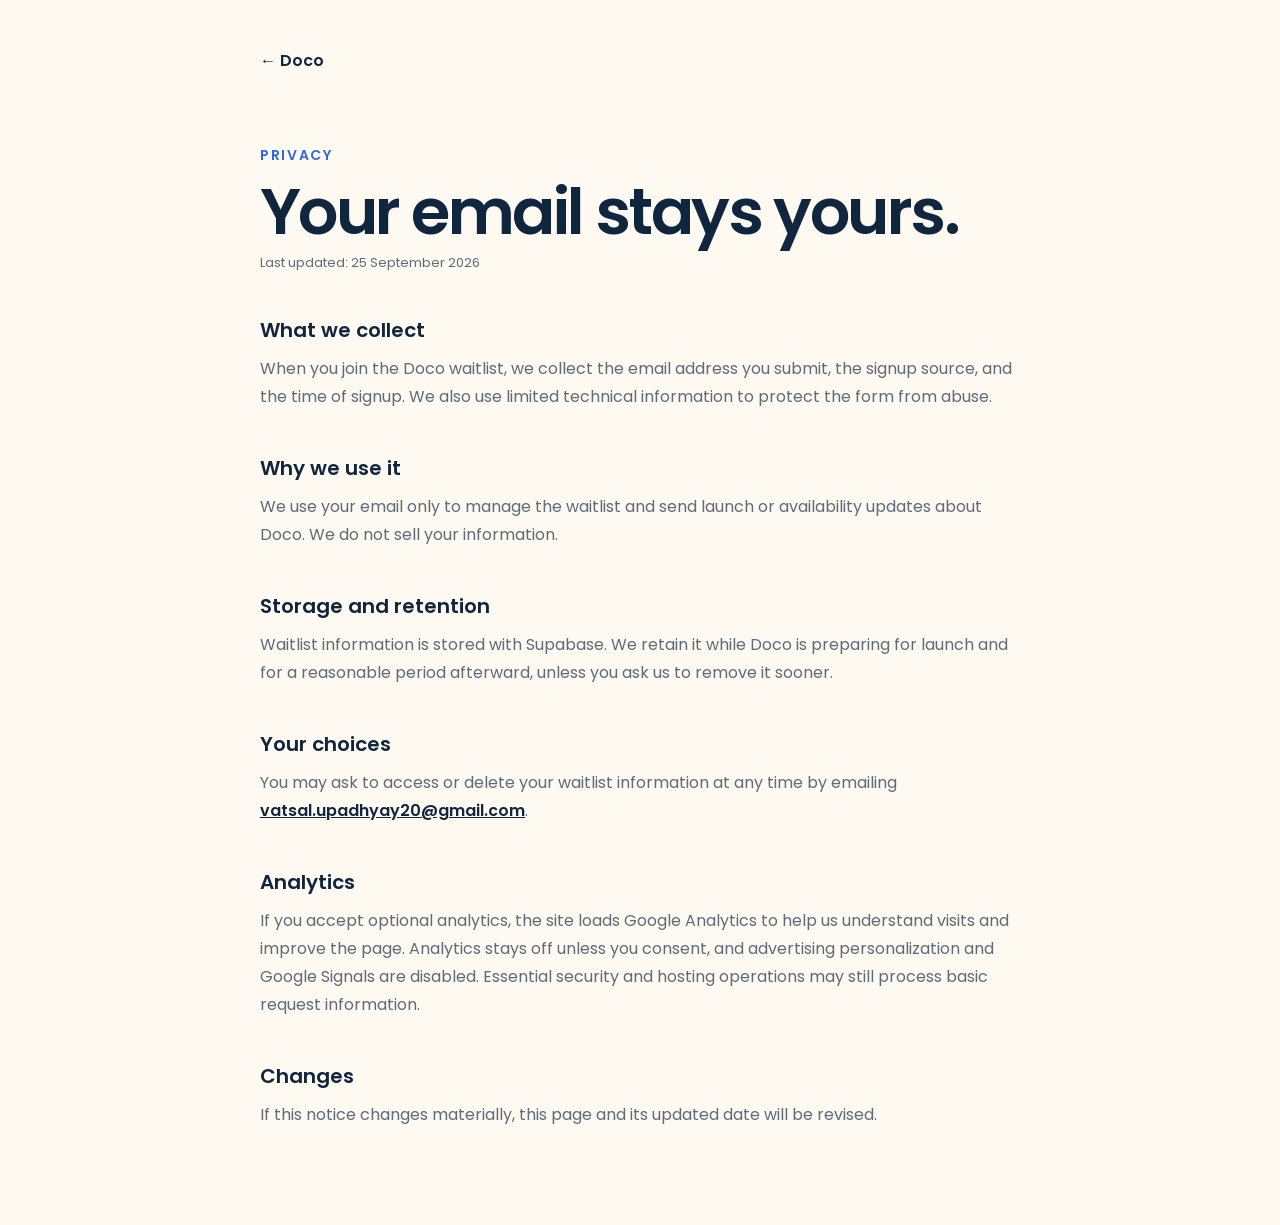
==== commit ba4639d4: "Add consent-gated Google Analytics" ====
--- a/privacy.html
+++ b/privacy.html
@@ -3,7 +3,7 @@
 <head>
 <meta charset="utf-8"><meta name="viewport" content="width=device-width,initial-scale=1"><meta name="theme-color" content="#fefaf1">
 <meta name="description" content="How Doco handles information submitted through its pre-launch website."><meta name="robots" content="index,follow">
-<link rel="canonical" href="https://getdoco.app/privacy.html"><link rel="icon" href="assets/hero-app-icon.png" type="image/png"><link rel="preload" href="assets/poppins-semibold.ttf" as="font" type="font/ttf" crossorigin><link rel="stylesheet" href="site.css">
+<link rel="canonical" href="https://getdoco.app/privacy.html"><link rel="icon" href="assets/favicon.ico" sizes="any"><link rel="icon" href="assets/favicon-32.png" type="image/png" sizes="32x32"><link rel="apple-touch-icon" href="assets/apple-touch-icon.png" sizes="180x180"><link rel="manifest" href="site.webmanifest"><link rel="preload" href="assets/poppins-semibold.ttf" as="font" type="font/ttf" crossorigin><link rel="stylesheet" href="site.css">
 <title>Privacy — Doco</title>
 </head>
 <body class="legal-page"><main class="legal-shell">
@@ -13,7 +13,7 @@
 <h2>Why we use it</h2><p>We use your email only to manage the waitlist and send launch or availability updates about Doco. We do not sell your information.</p>
 <h2>Storage and retention</h2><p>Waitlist information is stored with Supabase. We retain it while Doco is preparing for launch and for a reasonable period afterward, unless you ask us to remove it sooner.</p>
 <h2>Your choices</h2><p>You may ask to access or delete your waitlist information at any time by emailing <a href="mailto:vatsal.upadhyay20@gmail.com">vatsal.upadhyay20@gmail.com</a>.</p>
-<h2>Analytics</h2><p>The site does not load optional analytics unless they are configured and you consent. Essential security and hosting operations may still process basic request information.</p>
+<h2>Analytics</h2><p>If you accept optional analytics, the site loads Google Analytics to help us understand visits and improve the page. Analytics stays off unless you consent, and advertising personalization and Google Signals are disabled. Essential security and hosting operations may still process basic request information.</p>
 <h2>Changes</h2><p>If this notice changes materially, this page and its updated date will be revised.</p></article>
 </main></body>
 </html>
--- a/site.css
+++ b/site.css
@@ -2,7 +2,9 @@
 @font-face{font-family:Poppins;src:url('assets/poppins-semibold.ttf') format('truetype');font-weight:600 800;font-display:swap}
 @font-face{font-family:Inter;src:url('assets/cartoon/inter-latin.woff2') format('woff2');font-weight:100 900;font-display:swap}
 :root{--cream:#fff7db;--page:#fefaf1;--navy:#10263e;--blue:#2f6bd7;--orange:#ff783e;--ink:var(--navy);--muted:#5e6b78;--type-heading:clamp(28px,3.18vw,46px);--type-title:clamp(24px,2.1vw,30px);--type-body:clamp(14px,1.14vw,16px);--type-label:clamp(11px,1.14vw,16px);--type-quote:clamp(32px,3.18vw,46px);font-family:Poppins,Arial,sans-serif;background:var(--page);color:var(--ink);font-synthesis:none}
-*{box-sizing:border-box}body{margin:0;overflow-x:clip}main{max-width:1440px;margin:auto;padding-bottom:0}button,a,input{-webkit-tap-highlight-color:transparent}button{font:inherit;cursor:pointer}button:disabled{cursor:wait}button,a{touch-action:manipulation}button:focus-visible,a:focus-visible,input:focus-visible{outline:3px solid var(--orange);outline-offset:4px}button{border:0}img{display:block;max-width:100%}[hidden]{display:none!important}h1,p{margin:0}.sr-only{position:absolute;width:1px;height:1px;overflow:hidden;clip-path:inset(50%);white-space:nowrap}
+*{box-sizing:border-box}body{margin:0;overflow-x:clip}body.is-loading{overflow:hidden}main{max-width:1440px;margin:auto;padding-bottom:0}button,a,input{-webkit-tap-highlight-color:transparent}button{font:inherit;cursor:pointer}button:disabled{cursor:wait}button,a{touch-action:manipulation}button:focus-visible,a:focus-visible,input:focus-visible{outline:3px solid var(--orange);outline-offset:4px}button{border:0}img{display:block;max-width:100%}[hidden]{display:none!important}h1,p{margin:0}.sr-only{position:absolute;width:1px;height:1px;overflow:hidden;clip-path:inset(50%);white-space:nowrap}
+.site-loader{position:fixed;z-index:10000;inset:0;display:grid;place-items:center;background:var(--page);opacity:1;visibility:visible;transition:opacity .45s ease,visibility 0s linear .45s}.site-loader.is-leaving{opacity:0;visibility:hidden;pointer-events:none}.site-loader-inner{position:relative;z-index:0;display:flex;flex-direction:column;align-items:center;justify-content:center;gap:30px;transform:translateY(-1.5vh)}.site-loader-inner::before{content:"";position:absolute;z-index:0;top:clamp(154px,13.6vw,195px);width:clamp(166px,14.5vw,210px);height:clamp(10px,.9vw,14px);background:url('assets/cartoon/ground-shadow.png') center/100% 100% no-repeat;filter:blur(1.5px) opacity(.5);mix-blend-mode:multiply;pointer-events:none}.loader-doco{position:relative;z-index:1;display:block;width:clamp(195px,17vw,245px);height:auto;object-fit:contain;animation:loader-breathe 1.4s ease-in-out infinite;transform-origin:50% 88%}.loader-track{position:relative;z-index:1;display:block;width:clamp(154px,13.5vw,194px);height:7px;overflow:hidden;border-radius:999px;background:#e7e1cf}.loader-fill{display:block;width:8%;height:100%;border-radius:inherit;background:var(--orange);transition:width .28s cubic-bezier(.2,.8,.2,1)}@keyframes loader-breathe{0%,100%{transform:translateY(0) scale(1)}50%{transform:translateY(-3px) scale(1.012,.988)}}@media(max-width:600px){.site-loader-inner{gap:24px}.site-loader-inner::before{top:138px;width:150px;height:10px}.loader-doco{width:176px}.loader-track{width:158px;height:6px}}@media(prefers-reduced-motion:reduce){.loader-doco{animation:none}.loader-fill,.site-loader{transition:none}}
+.site-navigation{position:fixed;z-index:9100;isolation:isolate;inset:0 0 auto;display:flex;align-items:center;justify-content:space-between;height:60px;padding:0 20px;border-top:1px solid #10263e;background:transparent;pointer-events:none}.nav-progressive-blur{position:absolute;z-index:-1;inset:0 0 -60px;overflow:hidden;pointer-events:none;opacity:0;transition:opacity .22s ease}.site-navigation.has-scroll-under .nav-progressive-blur,.nav-open .nav-progressive-blur{opacity:1}.nav-progressive-blur i,.nav-progressive-blur::after{position:absolute;inset:0;display:block;pointer-events:none}.nav-progressive-blur i{background:#fefaf10a}.nav-progressive-blur i:nth-child(1){-webkit-backdrop-filter:blur(2px);backdrop-filter:blur(2px);-webkit-mask-image:linear-gradient(to bottom,#000 0,#000 12%,transparent 100%);mask-image:linear-gradient(to bottom,#000 0,#000 12%,transparent 100%)}.nav-progressive-blur i:nth-child(2){-webkit-backdrop-filter:blur(4px);backdrop-filter:blur(4px);-webkit-mask-image:linear-gradient(to bottom,#000 0,#000 16%,transparent 82%);mask-image:linear-gradient(to bottom,#000 0,#000 16%,transparent 82%)}.nav-progressive-blur i:nth-child(3){-webkit-backdrop-filter:blur(8px);backdrop-filter:blur(8px);-webkit-mask-image:linear-gradient(to bottom,#000 0,#000 20%,transparent 64%);mask-image:linear-gradient(to bottom,#000 0,#000 20%,transparent 64%)}.nav-progressive-blur i:nth-child(4){-webkit-backdrop-filter:blur(16px);backdrop-filter:blur(16px);-webkit-mask-image:linear-gradient(to bottom,#000 0,#000 24%,transparent 49%);mask-image:linear-gradient(to bottom,#000 0,#000 24%,transparent 49%)}.nav-progressive-blur i:nth-child(5){-webkit-backdrop-filter:blur(24px);backdrop-filter:blur(24px);-webkit-mask-image:linear-gradient(to bottom,#000 0,#000 28%,transparent 39%);mask-image:linear-gradient(to bottom,#000 0,#000 28%,transparent 39%)}.nav-progressive-blur::after{content:"";background:#fefaf185;-webkit-mask-image:linear-gradient(to bottom,#000 0,#000 20%,transparent 92%);mask-image:linear-gradient(to bottom,#000 0,#000 20%,transparent 92%)}@supports not ((-webkit-backdrop-filter:blur(1px)) or (backdrop-filter:blur(1px))){.nav-progressive-blur i{display:none}.nav-progressive-blur::after{background:#fefaf1ed}}.site-wordmark,.nav-toggle{pointer-events:auto}.site-wordmark{color:var(--navy);font-size:22px;font-weight:600;letter-spacing:-.04em;text-decoration:none}.nav-toggle{width:36px;height:36px;flex:0 0 36px;padding:0;display:flex;align-items:center;justify-content:center;overflow:clip;border-radius:50%;background:#000;box-shadow:none;line-height:0;transition:background-color .2s ease}.nav-toggle img{display:block;width:12px;height:12px;max-width:none;flex:none;transform:rotate(0);transform-origin:50% 50%;transition:transform .45s cubic-bezier(.22,.8,.2,1)}.nav-toggle:hover,.nav-toggle[aria-expanded=true]{background:#000}.nav-toggle[aria-expanded=true] img{transform:rotate(45deg)}.nav-panel{position:fixed;z-index:9000;inset:0;pointer-events:none;visibility:hidden;transition:visibility 0s linear .6s}.nav-dismiss{position:absolute;inset:0;width:100%;height:100%;padding:0;background:#fefaf13d;opacity:0;pointer-events:none;-webkit-backdrop-filter:blur(12px) saturate(.9);backdrop-filter:blur(12px) saturate(.9);transition:opacity .2s ease}.nav-stack{position:absolute;top:76px;right:20px;display:grid;gap:12px}.nav-card{width:150px;height:150px;padding:20px;display:flex;flex-direction:column;align-items:flex-start;justify-content:space-between;border:0;border-radius:16px;background:var(--navy);box-shadow:none;color:var(--cream);text-decoration:none;opacity:0;transform:translateY(-24px);transform-origin:100% 0;pointer-events:none;transition:opacity .32s ease,transform .5s cubic-bezier(.16,1,.3,1),background-color .08s linear}.nav-card small{font:600 11px/1 Inter,sans-serif;letter-spacing:.08em;opacity:.58}.nav-card span{font-size:22px;font-weight:600;letter-spacing:-.045em;line-height:.98;text-align:left}.nav-card:hover,.nav-card:focus-visible{background:var(--blue)}.nav-panel.is-open{visibility:visible;pointer-events:auto;transition-delay:0s}.nav-panel.is-open .nav-dismiss{opacity:1;pointer-events:auto}.nav-panel.is-open .nav-card{opacity:1;transform:translateY(0);pointer-events:auto;transition-delay:calc(100ms + var(--nav-index)*50ms),calc(100ms + var(--nav-index)*50ms),0s}@media(max-width:700px){.site-wordmark{font-size:20px}}@media(max-height:720px){.nav-stack{top:68px;gap:8px}.nav-card{height:min(150px,calc((100vh - 100px)/4));min-height:98px;padding:16px 18px}.nav-card span{font-size:20px}}@media(prefers-reduced-motion:reduce){.nav-progressive-blur,.nav-toggle,.nav-toggle img,.nav-card{transition:none}}
 .hero-demo-flow{position:relative;isolation:isolate}
 #hero-title,#demo-panel,#moments,#desktop-download,#qa-title{scroll-margin-top:88px}
 .hero{position:relative;min-height:clamp(800px,100vh,920px);padding:0 24px clamp(70px,5.5vw,82px);display:flex;align-items:center;justify-content:flex-end;flex-direction:column;text-align:center;overflow:hidden;background:var(--page)}
@@ -30,7 +32,7 @@
 .phone-toolbar{position:absolute;top:28px;left:9px;right:9px;display:flex;justify-content:space-between;align-items:center}.profile-button{display:grid;place-items:center;width:28px;height:28px;background:transparent;border:1px solid #07113f;border-radius:50%;padding:6px}.profile-button img{width:100%}.mode-switch{display:flex;border:1px solid var(--navy);padding:2px;border-radius:30px}.mode-switch button{font-size:8px;line-height:1.4;background:transparent;color:var(--navy);padding:5px 7px;border-radius:22px}.mode-switch button[aria-pressed=true]{background:var(--navy);color:var(--cream)}
 #phone-prompt{position:absolute;top:76px;left:10px;right:10px;text-align:center;font-size:13px;font-weight:800;line-height:1.12;letter-spacing:-.04em}
 .blob-stage{position:relative;aspect-ratio:390/334;background:transparent;border:0;padding:0;touch-action:none;cursor:grab}.blob-stage:active{cursor:grabbing}.phone-blob{position:absolute;top:117px;left:19px;width:140px}.blob-fallback{width:100%;height:100%;object-fit:contain}.is-ready .blob-fallback{display:none}
-.cartoon-character{position:relative;width:100%;height:100%;transform-origin:center bottom}.cartoon-art{position:absolute;inset:0;will-change:transform}.cartoon-art canvas{position:absolute;inset:0;width:100%;height:100%}.cartoon-shadow{position:absolute;width:88%;left:6%;bottom:-4%;height:14%;object-fit:fill}
+.cartoon-character{position:relative;width:100%;height:100%;transform-origin:center bottom}.cartoon-art{position:absolute;inset:0;will-change:transform}.cartoon-art canvas{position:absolute;inset:0;width:100%;height:100%}.cartoon-shadow{position:absolute;width:86%;left:7%;bottom:0;height:7%;object-fit:fill;transform-origin:center;filter:blur(1.5px) opacity(.5);mix-blend-mode:multiply}
 .demo-music{position:absolute;left:10px;right:10px;bottom:19px;height:111px;border-radius:14px;padding:10px 9px;background:var(--navy);color:var(--cream)}
 .track-heading{display:flex;align-items:center;gap:7px}.album-art{width:25px;height:25px;border-radius:5px;object-fit:cover}.track-heading>div{flex:1;min-width:0}.track-heading strong{display:block;font-size:10px;letter-spacing:-.025em;line-height:1.4;white-space:nowrap;overflow:hidden;text-overflow:ellipsis}.track-heading span{display:block;font-size:6px;line-height:1.5;opacity:.85}.track-heading button{padding:3px;background:transparent}.track-heading button img{width:11px;height:11px}
 .music-note{font-size:5.6px;white-space:nowrap;overflow:hidden;margin-top:3px;opacity:.7}.track-times{display:flex;justify-content:space-between;font-size:6px;margin-top:4px}.progress{appearance:none;display:block;width:100%;height:2px;border:0;border-radius:3px;margin:5px 0;background:#526177;cursor:pointer}.progress::-webkit-slider-thumb{appearance:none;width:3px;height:3px;background:var(--cream);border-radius:50%}.playback-controls{display:flex;align-items:center;justify-content:center;gap:17px;margin-top:9px}.playback-controls button{padding:4px;background:transparent;border-radius:6px}.playback-controls img{width:11px;height:11px}.playback-controls .play-button{width:27px;height:27px;display:grid;place-items:center;background:var(--orange);border-radius:8px}.play-button img{width:15px;height:15px}.phone-homebar{position:absolute;bottom:4px;left:calc(50% - 31px);width:62px;height:2px;border-radius:3px;background:#aaa78f}
@@ -56,7 +58,7 @@
 .phone-toolbar,#phone-prompt,.phone-blob,.demo-music,.phone-homebar{transition:top .85s cubic-bezier(.22,.8,.2,1),left .85s cubic-bezier(.22,.8,.2,1),right .85s cubic-bezier(.22,.8,.2,1),bottom .85s cubic-bezier(.22,.8,.2,1),width .85s cubic-bezier(.22,.8,.2,1),height .85s cubic-bezier(.22,.8,.2,1)}
 .demo-music{width:158px}
 .phone-topbar{transition:height .85s cubic-bezier(.22,.8,.2,1)}
-@media(max-width:600px){.hero{min-height:clamp(707px,calc(400px + 101vw),900px);padding:clamp(379px,calc(230px + 49vw),474px) 20px 24px;justify-content:flex-start}.hero::after{height:60%;background:linear-gradient(to bottom,transparent 0,#fefaf13d 7%,#fefaf1cc 14%,#fefaf1f5 18%,var(--page) 21%,var(--page) 100%)}.hero h1{max-width:370px;padding:0;font-size:clamp(29.5px,7.3vw,36px);line-height:1.29}.hero>.hero-copy{width:calc(100% + 16px);max-width:280px;margin-top:14px;font-size:clamp(12.25px,3.25vw,16px);line-height:1.4;text-wrap:pretty}.hero-waitlist-form{width:min(75vw,300px);margin-top:34px}.hero-waitlist-fields{grid-template-columns:1fr;gap:10px}.hero-waitlist-fields input{height:44px;padding:0 18px;font-size:12px}.hero-waitlist-fields .store-link{width:100%;min-height:47px;padding:0 18px;font-size:12px}.waitlist-message:empty{display:none}.demo-panel{margin:0 14px;min-height:430px;aspect-ratio:auto;border-radius:24px}.demo-toolbar{--control-height:40px;inset:18px 16px auto}.orientation-switch button{font-size:11px;padding:0 10px}.leap-button{font-size:11px;padding:0 13px}.scene{top:54%}.demo-panel[data-desktop=false][data-layout=portrait] .scene{transform:translate(-50%,-50%) scale(var(--portrait-scale,.84))}.demo-panel[data-desktop=false][data-layout=landscape] .scene{transform:translate(-50%,-50%) scale(var(--landscape-scale,.83))}}
+@media(max-width:600px){.hero-demo-flow{padding-top:28px}.hero{min-height:clamp(707px,calc(400px + 101vw),900px);padding:clamp(379px,calc(230px + 49vw),474px) 20px 24px;justify-content:flex-start}.hero::after{height:60%;background:linear-gradient(to bottom,transparent 0,#fefaf13d 7%,#fefaf1cc 14%,#fefaf1f5 18%,var(--page) 21%,var(--page) 100%)}.hero h1{max-width:370px;padding:0;font-size:clamp(29.5px,7.3vw,36px);line-height:1.29}.hero>.hero-copy{width:calc(100% + 16px);max-width:280px;margin-top:14px;font-size:clamp(12.25px,3.25vw,16px);line-height:1.4;text-wrap:pretty}.hero-waitlist-form{width:min(75vw,300px);margin-top:34px}.hero-waitlist-fields{grid-template-columns:1fr;gap:10px}.hero-waitlist-fields input{height:44px;padding:0 18px;font-size:12px}.hero-waitlist-fields .store-link{width:100%;min-height:47px;padding:0 18px;font-size:12px}.waitlist-message:empty{display:none}.demo-panel{margin:0 14px;min-height:430px;aspect-ratio:auto;border-radius:24px}.demo-toolbar{--control-height:40px;inset:18px 16px auto}.orientation-switch button{font-size:11px;padding:0 10px}.leap-button{font-size:11px;padding:0 13px}.scene{top:54%}.demo-panel[data-desktop=false][data-layout=portrait] .scene{transform:translate(-50%,-50%) scale(var(--portrait-scale,.84))}.demo-panel[data-desktop=false][data-layout=landscape] .scene{transform:translate(-50%,-50%) scale(var(--landscape-scale,.83))}}
 @media(max-width:600px) and (max-height:760px){.hero{min-height:100svh;padding:min(350px,48svh) 20px max(10px,env(safe-area-inset-bottom))}.hero::after{height:64%;background:linear-gradient(to bottom,transparent 0,#fefaf166 9%,#fefaf1e8 18%,var(--page) 27%,var(--page) 100%)}.hero>.hero-copy{margin-top:10px;line-height:1.36}.hero-waitlist-form{margin-top:18px}.hero-waitlist-fields{gap:8px}.waitlist-privacy{margin-top:8px;font-size:9px}}
 @media(prefers-reduced-motion:reduce){*,*::before,*::after{animation:none!important;transition:none!important}.app-brand:hover img,.store-link:hover,.leap-button:hover{transform:none}}
 .quote-section{min-height:100vh;padding:clamp(76px,8vw,116px) 24px clamp(48px,4.5vw,66px);display:grid;place-items:center}
@@ -65,7 +67,7 @@
 .quote-word{transition:color 90ms linear}
 .quote-figure figcaption{margin-top:clamp(24px,2.4vw,35px);text-align:right;white-space:nowrap;font-size:var(--type-body);line-height:1.6;font-weight:400;color:var(--ink)}
 .quote-figure cite{font-style:italic;font-synthesis:style}
-.context-cursor{position:fixed;top:0;left:0;z-index:1000;pointer-events:none;user-select:none;visibility:hidden;contain:layout style;will-change:transform}
+.context-cursor{position:fixed;top:0;left:0;z-index:9500;pointer-events:none;user-select:none;visibility:hidden;contain:layout style;will-change:transform}
 button,a{user-select:none}
 .context-cursor.is-visible{visibility:visible}
 .context-cursor-tag{display:block;width:max-content;padding:7px 10px 6px;background:var(--cream);color:var(--navy);border:1px solid var(--navy);border-radius:24px 24px 24px 0;font-family:Poppins,Arial,sans-serif;font-size:12px;font-weight:600;line-height:1.2;white-space:nowrap;box-shadow:0 3px 8px #10263e14;opacity:0;transform:rotate(var(--cursor-tilt,0deg)) scale(.65);transform-origin:left bottom;transition:opacity .12s,scale .18s,transform .24s cubic-bezier(.34,1.56,.64,1)}
@@ -191,7 +193,7 @@
 .footer-play-link:hover,.footer-play-link:focus-visible{background:#ff713c;box-shadow:inset 0 8px 0 #ff966d,inset 0 -4px 0 #dc4514,0 3px 0 #c94417,0 11px 11px #5d8bc25c}
 .footer-blob{position:relative;z-index:2;flex:none;width:clamp(250px,24vw,340px);margin-bottom:clamp(-5px,-.35vw,-2px);color:inherit;cursor:grab;transform:translate3d(0,0,0) rotate(0deg) scale(1);transform-origin:78% 88%;transition:transform .58s cubic-bezier(.16,1,.3,1),filter .3s;will-change:transform}
 .footer-blob:active{cursor:grabbing}.footer-blob:hover{filter:drop-shadow(0 15px 22px #3980fe22)}
-.footer-blob .cartoon-character{z-index:1}.footer-blob .cartoon-shadow{opacity:.38;filter:sepia(.35) saturate(1.45) hue-rotate(176deg) brightness(1.03)}
+.footer-blob .cartoon-character{z-index:1}
 .footer-blob:focus-visible{border-radius:42%}
 .site-footer.is-pushing .footer-blob{transform:translate3d(clamp(10px,1.6vw,22px),0,0) rotate(2.2deg) scaleX(1.035) scaleY(.975)}
 .site-footer.is-pushing .footer-play-link{transform:translateX(clamp(6px,1vw,14px)) scaleX(.978)}
@@ -200,6 +202,31 @@
 .site-footer small{font-size:clamp(13px,1.15vw,16px);color:var(--navy)}
 .legal-page{min-height:100vh;background:var(--page);color:var(--navy)}.legal-shell{width:min(760px,calc(100% - 40px));margin:0 auto;padding:48px 0 96px}.legal-back{display:inline-block;color:var(--navy);font-weight:600;text-decoration:none}.legal-shell article{margin-top:72px}.legal-kicker{color:var(--blue);font-size:14px;font-weight:600;text-transform:uppercase;letter-spacing:.12em}.legal-shell h1{margin:12px 0 8px;font-size:clamp(38px,6vw,64px);line-height:1.05;letter-spacing:-.04em}.legal-updated{color:var(--muted);font-size:13px}.legal-shell h2{margin:42px 0 10px;font-size:20px}.legal-shell article>p:not(.legal-kicker):not(.legal-updated){color:var(--muted);font-size:16px;line-height:1.75}.legal-shell article a{color:var(--navy);font-weight:600}.legal-back:hover,.legal-shell article a:hover{color:var(--blue)}
 @media(hover:hover) and (pointer:fine) and (prefers-reduced-motion:no-preference){.cursor-enabled summary{cursor:url('assets/cursor-pointer.svg') 12 0,pointer}}
-@media(max-width:700px){.qa-section{padding:48px 26px 78px}.qa-section>h2{margin-bottom:30px}.qa-list summary{padding:21px 0;gap:16px}.qa-list p{padding-right:0}.qa-ask-form{gap:12px;min-height:76px}.qa-ask-form input{padding:21px 0}.qa-ask-form button{min-width:62px;height:40px;padding:0 15px}.qa-ask-answer{padding-right:0}.site-footer{min-height:430px}.site-footer::before{height:36%}.footer-meta{left:24px;right:24px;bottom:22px;align-items:flex-end;gap:18px}.footer-identity{flex-direction:column;align-items:flex-start;gap:5px}.footer-home{font-size:19px}.footer-links{flex-direction:column;align-items:flex-end;gap:5px;font-size:12px}.site-footer small{font-size:11px}.footer-action-scene{top:45%;width:calc(100% + 8px);align-items:flex-end}.footer-blob{width:clamp(148px,42vw,196px);margin-right:0;margin-bottom:0}.footer-play-link{flex-basis:min(62vw,290px);height:clamp(100px,29vw,132px);margin-left:-12px;border-width:4px;box-shadow:inset 0 6px 0 #ff8a5d,inset 0 -4px 0 #df4815,0 2px 0 #c94417,0 7px 8px #5d8bc252;font-size:clamp(27px,8vw,38px)}.footer-play-link::before{left:10%;top:9%;width:20%;height:16%}.site-footer.is-pushing .footer-blob{transform:translate3d(10px,0,0) rotate(2deg) scaleX(1.03) scaleY(.98)}.site-footer.is-pushing .footer-play-link{transform:translateX(6px) scaleX(.98)}.site-footer.is-pressed .footer-blob{transform:translate3d(15px,2px,0) rotate(3deg) scaleX(1.05) scaleY(.96)}.site-footer.is-pressed .footer-play-link{transform:translateX(9px) scaleX(.96) scaleY(.98)}}
+@media(max-width:700px){.qa-section{padding:48px 26px 78px}.qa-section>h2{margin-bottom:30px}.qa-list summary{padding:21px 0;gap:16px}.qa-list p{padding-right:0}.qa-ask-form{gap:12px;min-height:76px}.qa-ask-form input{padding:21px 0}.qa-ask-form button{min-width:62px;height:40px;padding:0 15px}.qa-ask-answer{padding-right:0}.site-footer{min-height:430px}.site-footer::before{height:36%}.footer-meta{left:24px;right:24px;bottom:22px;align-items:flex-end;gap:18px}.footer-identity{flex-direction:column;align-items:flex-start;gap:5px}.footer-home{font-size:19px}.footer-links{flex-direction:column;align-items:flex-end;gap:5px;font-size:12px}.site-footer small{font-size:11px}.footer-action-scene{top:45%;width:calc(100% + 8px);align-items:flex-end}.footer-blob{width:clamp(148px,42vw,196px);margin-right:0;margin-bottom:-10px}.footer-play-link{flex-basis:min(62vw,290px);height:clamp(100px,29vw,132px);margin-left:-12px;border-width:4px;box-shadow:inset 0 6px 0 #ff8a5d,inset 0 -4px 0 #df4815,0 2px 0 #c94417,0 7px 8px #5d8bc252;font-size:clamp(27px,8vw,38px)}.footer-play-link::before{left:10%;top:9%;width:20%;height:16%}.site-footer.is-pushing .footer-blob{transform:translate3d(10px,0,0) rotate(2deg) scaleX(1.03) scaleY(.98)}.site-footer.is-pushing .footer-play-link{transform:translateX(6px) scaleX(.98)}.site-footer.is-pressed .footer-blob{transform:translate3d(15px,2px,0) rotate(3deg) scaleX(1.05) scaleY(.96)}.site-footer.is-pressed .footer-play-link{transform:translateX(9px) scaleX(.96) scaleY(.98)}}
 @media(max-width:390px){.site-footer{min-height:390px}.site-footer::before{height:38%}.footer-action-scene{top:45%;width:calc(100% + 26px)}.footer-blob{width:148px;margin-right:0}.footer-play-link{flex-basis:218px;height:96px;font-size:27px}.footer-meta{left:20px;right:20px;bottom:18px}}
 @media(prefers-reduced-motion:reduce){.footer-home,.footer-links a,.footer-blob,.footer-play-link{transition:none}.site-footer.is-pushing .footer-blob,.site-footer.is-pressed .footer-blob,.site-footer.is-pushing .footer-play-link,.site-footer.is-pressed .footer-play-link{transform:none}}
+
+/* Mobile Safari: avoid focus zoom, viewport hairlines, and stale intrinsic footer space. */
+body{background:var(--page)}
+.site-navigation{border-top:0}
+.site-footer{content-visibility:visible;contain:none;contain-intrinsic-size:none}
+.hero-waitlist-fields input:focus-visible{outline:none}
+@media(max-width:600px){.hero-waitlist-fields input{font-size:16px}.hero-waitlist-fields input::placeholder{font-size:13px}}
+@media(max-width:600px){.hero-waitlist-fields input{height:52px}.hero-waitlist-fields .store-link{height:52px;min-height:52px;padding:1px 18px 0;font-size:13px;line-height:1;place-items:center}}
+@media(max-width:600px){.hero>.hero-copy,.hero-waitlist-form{width:min(86vw,340px);max-width:none}}
+@media(max-width:700px){.nav-panel{height:100dvh}.nav-stack{top:72px;bottom:max(12px,env(safe-area-inset-bottom));gap:8px;align-content:start;grid-auto-rows:max-content;max-height:none;overflow-y:auto;overscroll-behavior:contain;-webkit-overflow-scrolling:touch;scrollbar-width:none}.nav-stack::-webkit-scrollbar{display:none}.nav-card{height:clamp(104px,calc((100dvh - 116px)/4),150px);min-height:0}}
+.site-footer::before{height:clamp(92px,7.5vw,108px)}
+@media(max-width:700px){.site-footer::before{height:100px}}
+@media(max-width:390px){.site-footer::before{height:94px}}
+
+/* Curved footer landscape with the larger original Doco + CTA scale. */
+.site-footer{min-height:clamp(390px,28vw,430px)}
+.site-footer::before{height:clamp(140px,11vw,150px);background:url('assets/footer-horizon.png') center bottom/100% 100% no-repeat}
+.footer-action-scene{left:50%;top:48%;width:min(920px,calc(100% - 48px))}
+.footer-blob{width:clamp(250px,22vw,320px);margin-bottom:clamp(-18px,-1.25vw,-8px)}
+.footer-play-link{flex-basis:clamp(430px,40vw,560px);height:clamp(150px,13vw,180px);margin-left:-20px;margin-bottom:0;border-width:clamp(5px,.48vw,7px);box-shadow:inset 0 10px 0 #ff8a5d,inset 0 -5px 0 #df4815,0 3px 0 #c94417,0 10px 10px #5d8bc257;font-size:clamp(40px,4vw,56px)}
+.footer-meta{left:clamp(24px,3.8vw,58px);right:clamp(24px,3.8vw,58px);bottom:clamp(25px,2.1vw,29px)}
+.footer-home{font-size:clamp(12px,1vw,16px)}
+.site-footer small,.footer-links{font-size:clamp(8px,.62vw,10px)}
+@media(max-width:700px){.site-footer{min-height:360px}.site-footer::before{height:130px}.footer-action-scene{top:53%;width:calc(100% - 16px)}.footer-blob{width:clamp(128px,38vw,168px);margin-bottom:clamp(-8px,-2vw,-5px)}.footer-play-link{flex-basis:min(58vw,250px);height:clamp(96px,27vw,120px);margin-left:-12px;font-size:clamp(27px,7.2vw,34px)}.footer-meta{bottom:14px}}
+@media(max-width:390px){.site-footer{min-height:350px}.site-footer::before{height:124px}.footer-action-scene{top:52%}.footer-blob{width:min(148px,40vw)}.footer-play-link{flex-basis:min(218px,58vw);height:clamp(92px,26vw,102px);font-size:27px}}
